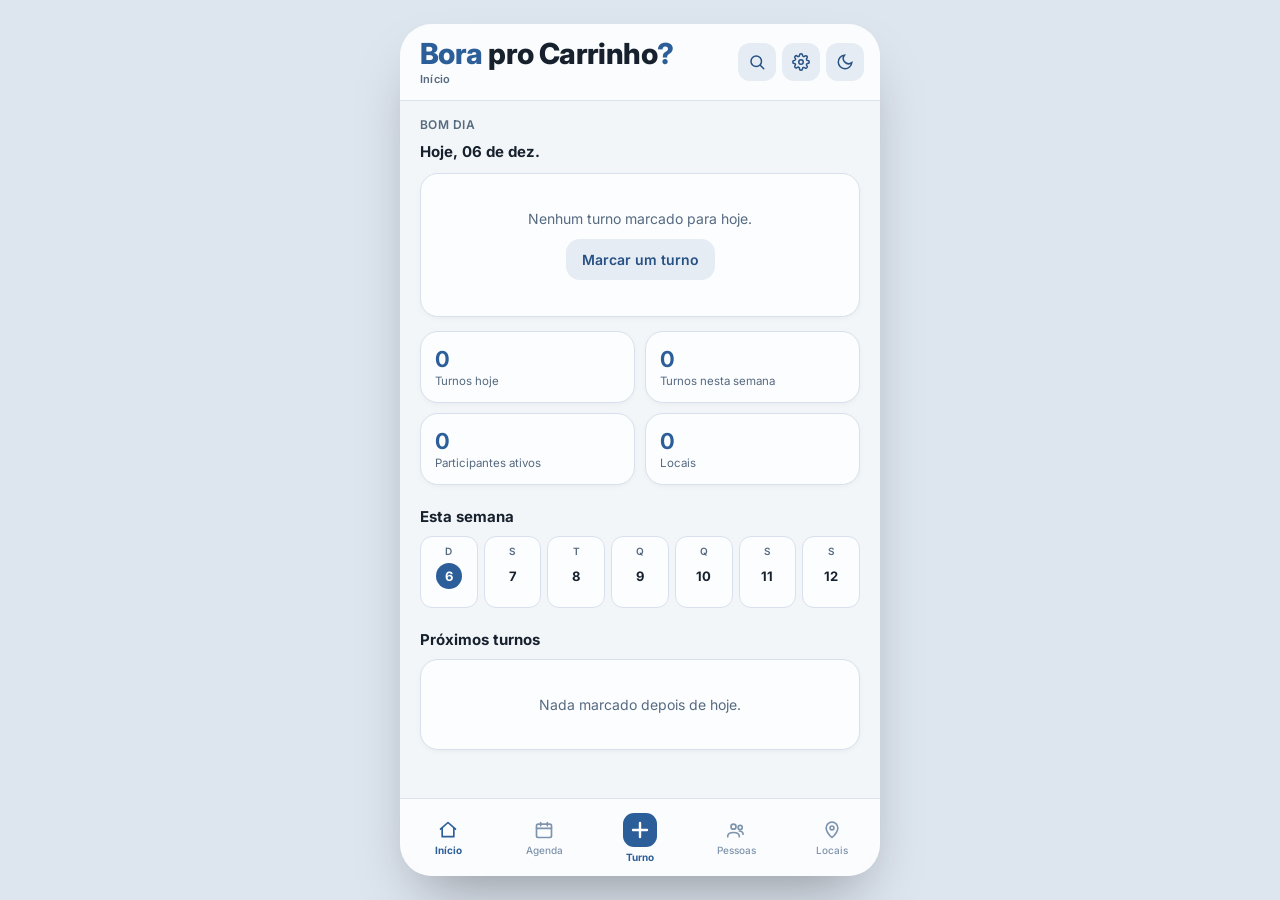
==== index.html @ 375bea17 "Add files via upload" ====
<!DOCTYPE html>
<html lang="pt-BR">
<head>
<meta charset="UTF-8" />
<meta name="viewport" content="width=device-width, initial-scale=1.0, viewport-fit=cover, maximum-scale=1" />
<title>Bora pro Carrinho?</title>
<meta name="description" content="Escala de turnos do testemunho público com carrinho: participantes, locais, horários e mensagem pronta para o grupo." />
<meta name="theme-color" content="#2C5E99" id="metatheme" />
<link rel="manifest" href="manifest.webmanifest" />
<link rel="icon" href="favicon.png" />
<link rel="apple-touch-icon" href="icone-180.png" />
<meta name="apple-mobile-web-app-capable" content="yes" />
<meta name="apple-mobile-web-app-status-bar-style" content="default" />
<meta name="apple-mobile-web-app-title" content="Bora pro Carrinho?" />
<link rel="preconnect" href="https://fonts.googleapis.com" />
<link rel="preconnect" href="https://fonts.gstatic.com" crossorigin />
<link href="https://fonts.googleapis.com/css2?family=Poppins:wght@400;600;700;800&family=Inter:wght@400;500;600;700;800&family=Roboto:wght@400;500;700&family=Open+Sans:wght@400;600;700&family=Lato:wght@400;700;900&family=Montserrat:wght@400;600;700;800&family=Nunito:wght@400;600;700;800&family=Merriweather:wght@400;700;900&family=Quicksand:wght@400;600;700&family=Source+Sans+3:wght@400;600;700&display=swap" rel="stylesheet" />
<link rel="stylesheet" href="estilo.css" />

<!-- ============================================================
     CONFIGURAÇÃO DO FIREBASE
     Entrada com e-mail e senha + escala sincronizada no Firestore.

     Como preencher (uma vez só):
     1) console.firebase.google.com → crie um projeto.
     2) Criação → Authentication → Sign-in method → ative "E-mail/senha".
     3) Criação → Firestore Database → criar banco (modo produção) e
        cole as regras que estão no README.md.
     4) Configurações do projeto → Seus apps → Web (</>) → registre o app
        e copie os valores do firebaseConfig para os campos abaixo.

     Enquanto os campos estiverem com "COLE_AQUI", o app funciona
     normalmente, só que salvando apenas neste aparelho.
     ============================================================ -->
<script>
  window.FIREBASE_CONFIG = {
    apiKey: "COLE_AQUI_A_API_KEY",
    authDomain: "COLE_AQUI.firebaseapp.com",
    projectId: "COLE_AQUI_O_PROJECT_ID",
    storageBucket: "COLE_AQUI.firebasestorage.app",
    messagingSenderId: "COLE_AQUI",
    appId: "COLE_AQUI"
  };
</script>
</head>
<body>

<div class="app-shell" id="app"></div>

<script defer src="app.js"></script>
<script>
  if ("serviceWorker" in navigator) {
    window.addEventListener("load", function () {
      navigator.serviceWorker.register("sw.js").catch(function () {});
    });
  }
</script>
</body>
</html>
---- estilo.css ----
* { box-sizing: border-box; margin: 0; padding: 0; }
html { font-size: 16px; }
html, body { min-height: 100%; }
body {
  font-family: var(--app-font);
  background: var(--outerbg);
  color: var(--text);
  -webkit-font-smoothing: antialiased;
  overscroll-behavior-y: none;
  transition: background .25s ease;
}
h1, h2, h3, button { font-family: var(--app-font-display); }
button { font: inherit; cursor: pointer; border: none; background: none; color: inherit; }
input, select, textarea { font: inherit; color: inherit; }
a { color: inherit; text-decoration: none; }
:focus-visible { outline: 2px solid var(--primary); outline-offset: 2px; }
@media (prefers-reduced-motion: reduce) { * { animation: none !important; transition: none !important; } }

:root {
  --bg: #F1F5FA; --outerbg: #DDE4EC; --surface: #FFFFFF; --surface-2: #E9EFF7;
  --primary: #2C5E99; --onprimary: #FFFFFF; --accent: #3D7BC9;
  --text: #172432; --textsec: #5B6B7C; --border: #DEE6F0;
  --chipbg: #E9EFF7; --chiptext: #2C5E99; --danger: #C0392B; --ok: #1E7A5F;
  --navbg: rgba(255,255,255,0.92); --navborder: #E1E8F1; --navinactive: #9AA9B9;
  --shadow: rgba(23,36,50,0.10);
  --app-font: "Inter", -apple-system, BlinkMacSystemFont, "Segoe UI", sans-serif;
  --app-font-display: "Poppins", "Inter", sans-serif;
}

.app-shell {
  max-width: 480px; margin: 24px auto; min-height: calc(100vh - 48px);
  background: var(--bg); position: relative; display: flex; flex-direction: column;
  border-radius: 32px; overflow: hidden; box-shadow: 0 30px 60px -20px rgba(0,0,0,.35);
  transition: background .25s ease;
}
@media (max-width: 540px) {
  .app-shell { margin: 0; min-height: 100vh; min-height: 100dvh; border-radius: 0; box-shadow: none; }
}
.screen { flex: 1; overflow-y: auto; padding-bottom: 122px; -webkit-overflow-scrolling: touch; }
.screen::-webkit-scrollbar { display: none; }
.container { padding: 0 20px; }
.eyebrow { font-size: .75rem; font-weight: 600; letter-spacing: .04em; text-transform: uppercase; color: var(--textsec); }
.muted { color: var(--textsec); }
.row { display: flex; align-items: center; }
.between { justify-content: space-between; }
.gap6 { gap: 6px; } .gap8 { gap: 8px; } .gap10 { gap: 10px; } .gap12 { gap: 12px; }
.wrap { flex-wrap: wrap; }

/* topbar */
.topbar {
  position: sticky; top: 0; z-index: 25; background: var(--navbg);
  -webkit-backdrop-filter: blur(14px); backdrop-filter: blur(14px);
  border-bottom: 1px solid var(--navborder);
  padding: 14px 16px 14px 20px; display: flex; align-items: center; gap: 6px;
  padding-top: calc(14px + env(safe-area-inset-top));
}
.topbar .titles { flex: 1; min-width: 0; }
.topbar h1 { font-size: 1.8125rem; font-weight: 800; line-height: 1.08; letter-spacing: -.02em; }
.title-mark { color: var(--primary); transition: color .25s ease; }
.topbar .tab-sub { font-size: .6875rem; color: var(--textsec); font-weight: 600; margin-top: 3px; letter-spacing: .02em; }
.icon-btn {
  width: 38px; height: 38px; border-radius: 12px; background: var(--chipbg); color: var(--chiptext);
  display: flex; align-items: center; justify-content: center; flex-shrink: 0;
  transition: transform .1s ease, background .15s ease;
}
.icon-btn:active { transform: scale(.92); }
.icon-btn.ghost { background: transparent; }

/* overlays */
.overlay {
  position: fixed; inset: 0; background: var(--bg); z-index: 60;
  display: flex; flex-direction: column; max-width: 480px; margin: 0 auto;
  animation: fadein .15s ease-out; padding-top: env(safe-area-inset-top);
}
@keyframes fadein { from { opacity: 0; } to { opacity: 1; } }
.overlay-head { display: flex; align-items: center; gap: 10px; padding: 16px 16px 10px; }
.overlay-head .ttl { font-weight: 700; font-size: 1rem; }
.overlay-head input {
  flex: 1; background: var(--surface-2); border: 1px solid var(--border); border-radius: 14px;
  padding: 12px 14px; font-size: .9375rem; color: var(--text); outline: none;
}
.overlay-body { padding: 8px 16px 40px; overflow-y: auto; }
.group-label { font-size: .71875rem; font-weight: 700; color: var(--textsec); text-transform: uppercase; letter-spacing: .04em; margin: 18px 0 6px; }

/* cards */
.card {
  background: var(--surface); border: 1px solid var(--border); border-radius: 18px;
  box-shadow: 0 2px 8px -4px var(--shadow);
  transition: box-shadow .18s ease, background .25s ease, border-color .25s ease;
}
.stats-row { display: grid; grid-template-columns: 1fr 1fr; gap: 10px; margin-top: 14px; }
.stat-card { padding: 14px; }
.stat-num { font-size: 1.375rem; font-weight: 700; font-family: var(--app-font-display); color: var(--primary); }
.stat-label { font-size: .71875rem; color: var(--textsec); margin-top: 2px; }
.section-title { font-weight: 700; font-size: .9375rem; margin: 22px 0 10px; }
.empty-state { text-align: center; padding: 36px 20px; color: var(--textsec); font-size: .875rem; }

.progress-track { height: 6px; border-radius: 4px; background: var(--surface-2); margin-top: 12px; overflow: hidden; }
.progress-fill { height: 100%; background: var(--primary); border-radius: 4px; transition: width .3s ease; }

/* avatars */
.avatar {
  border-radius: 50%; display: flex; align-items: center; justify-content: center;
  font-weight: 700; color: #fff; font-family: var(--app-font-display); flex-shrink: 0; line-height: 1;
}
.avatar-stack { display: flex; align-items: center; flex-shrink: 0; }
.avatar-stack .avatar { border: 2px solid var(--surface); margin-left: -10px; }
.avatar-stack .avatar:first-child { margin-left: 0; }
.avatar-stack .more-badge {
  border-radius: 50%; background: var(--chipbg); color: var(--chiptext); display: flex; align-items: center;
  justify-content: center; font-weight: 700; margin-left: -10px; border: 2px solid var(--surface); flex-shrink: 0;
}

/* chips */
.chip {
  background: var(--chipbg); color: var(--chiptext); border: 1px solid var(--border); border-radius: 999px;
  font-weight: 600; font-size: .78125rem; padding: 7px 12px; display: inline-flex; align-items: center; gap: 6px;
  white-space: nowrap; transition: background .15s ease, transform .1s ease;
}
.chip.on { background: var(--primary); color: var(--onprimary); border-color: var(--primary); }
.chip:active { transform: scale(.95); }

/* calendário */
.cal-toggle { display: flex; gap: 6px; background: var(--surface-2); padding: 4px; border-radius: 12px; margin-bottom: 14px; }
.cal-toggle-opt { flex: 1; text-align: center; padding: 8px 0; border-radius: 9px; font-size: .78125rem; font-weight: 600; color: var(--textsec); transition: background .15s ease, color .15s ease; }
.cal-toggle-opt.selected { background: var(--surface); color: var(--primary); box-shadow: 0 1px 4px var(--shadow); }
.week-nav { display: flex; align-items: center; justify-content: space-between; padding: 2px 0 12px; }
.week-nav .label { font-weight: 700; font-size: .90625rem; }
.week-grid { display: grid; grid-template-columns: repeat(7, 1fr); gap: 6px; margin-bottom: 14px; }
.day-col {
  display: flex; flex-direction: column; align-items: center; gap: 6px; padding: 8px 2px;
  border-radius: 12px; background: var(--surface); border: 1px solid var(--border);
}
.day-col .dname { font-size: .625rem; color: var(--textsec); font-weight: 600; text-transform: uppercase; }
.day-col .dnum { width: 26px; height: 26px; border-radius: 50%; display: flex; align-items: center; justify-content: center; font-size: .8125rem; font-weight: 700; }
.day-col.today .dnum { background: var(--primary); color: var(--onprimary); }
.day-col .ddot { width: 4px; height: 4px; border-radius: 50%; background: var(--accent); opacity: 0; }
.day-col.has-event .ddot { opacity: 1; }
.day-col.selected { border-color: var(--primary); border-width: 2px; }
.month-weekdays { display: grid; grid-template-columns: repeat(7, 1fr); gap: 5px; margin-bottom: 6px; }
.month-weekdays div { text-align: center; font-size: .625rem; font-weight: 700; color: var(--textsec); }
.month-grid { display: grid; grid-template-columns: repeat(7, 1fr); gap: 5px; margin-bottom: 14px; }
.month-cell {
  position: relative; aspect-ratio: 1; border-radius: 10px; display: flex; align-items: center; justify-content: center;
  font-size: .78125rem; font-weight: 600; background: var(--surface); border: 1px solid var(--border); color: var(--text);
  transition: background .15s ease, border-color .15s ease;
}
.month-cell.out { color: var(--textsec); opacity: .4; }
.month-cell.today { background: var(--primary); color: var(--onprimary); font-weight: 700; border-color: var(--primary); }
.month-cell.selected { border-color: var(--primary); border-width: 2px; }
.month-cell .mdots { position: absolute; bottom: 4px; display: flex; gap: 2px; }
.month-cell .mdot { width: 4px; height: 4px; border-radius: 50%; background: var(--accent); }
.month-cell.today .mdot { background: var(--onprimary); }
.day-head { font-size: .875rem; font-weight: 700; margin: 4px 0 10px; }

/* agenda blocks */
.agenda-block {
  display: flex; align-items: stretch; gap: 12px; padding: 12px; border-radius: 16px; width: 100%;
  background: var(--surface); border: 1px solid var(--border); position: relative; text-align: left;
}
.agenda-block .stripe { width: 4px; border-radius: 4px; flex-shrink: 0; }
.agenda-block .time { font-size: .78125rem; font-weight: 700; color: var(--textsec); width: 46px; flex-shrink: 0; }
.agenda-block .info { flex: 1; min-width: 0; }
.agenda-block .title { font-weight: 700; font-size: .875rem; }
.agenda-block .sub { font-size: .75rem; color: var(--textsec); margin-top: 2px; word-break: break-word; }
.swipe-wrap { position: relative; overflow: hidden; border-radius: 16px; margin-bottom: 10px; }
.swipe-wrap .agenda-block { touch-action: pan-y; transition: transform .18s ease; z-index: 2; }
.swipe-delete {
  position: absolute; top: 0; right: 0; bottom: 0; width: 84px; background: var(--danger); color: #fff;
  display: flex; align-items: center; justify-content: center; z-index: 1;
}
.vaga-badge { font-size: .625rem; font-weight: 700; color: var(--danger); background: color-mix(in srgb, var(--danger) 14%, transparent); border-radius: 999px; padding: 2px 8px; }

/* pessoas / locais */
.people-grid { display: grid; grid-template-columns: repeat(3, 1fr); gap: 10px; margin-top: 4px; }
.person-tile {
  background: var(--surface); border: 1px solid var(--border); border-radius: 16px; padding: 14px 8px;
  display: flex; flex-direction: column; align-items: center; gap: 8px; text-align: center;
}
.person-tile .avatar { width: 52px; height: 52px; font-size: 1rem; }
.person-tile .pname { font-size: .78125rem; font-weight: 600; line-height: 1.2; word-break: break-word; }
.person-tile .pbadge { font-size: .625rem; font-weight: 700; color: var(--chiptext); background: var(--chipbg); border-radius: 999px; padding: 2px 8px; }
.person-tile.off { opacity: .5; }
.places-gallery { display: grid; grid-template-columns: 1fr 1fr; gap: 10px; margin-top: 4px; }
.place-card {
  border-radius: 16px; aspect-ratio: 1.45; position: relative; overflow: hidden; display: flex;
  align-items: flex-end; padding: 12px; color: #fff; text-align: left; width: 100%;
}
.place-card .pname { font-weight: 700; font-size: .84375rem; }
.place-card .paddr { font-size: .65625rem; opacity: .88; margin-top: 2px; }
.place-card::after { content: ""; position: absolute; inset: 0; background: linear-gradient(180deg, rgba(0,0,0,0) 35%, rgba(0,0,0,.6) 100%); }
.place-card .content { position: relative; z-index: 1; }

/* forms */
.field { display: flex; flex-direction: column; gap: 6px; margin-bottom: 14px; }
.field label { font-size: .78125rem; font-weight: 600; color: var(--textsec); }
.field input, .field select, .field textarea {
  background: var(--surface-2); border: 1px solid var(--border); border-radius: 12px; padding: 11px 13px;
  font-size: .90625rem; outline: none; width: 100%; transition: border-color .15s ease, box-shadow .15s ease;
  -webkit-appearance: none; appearance: none;
}
.field input[type="date"], .field input[type="time"] { -webkit-appearance: none; min-height: 44px; }
.field select { background-image: none; }
.field input:focus, .field select:focus, .field textarea:focus { border-color: var(--primary); box-shadow: 0 0 0 3px color-mix(in srgb, var(--primary) 18%, transparent); }
.check-row { display: flex; align-items: center; gap: 8px; margin-bottom: 14px; font-size: .84375rem; }
.check-row input { width: 18px; height: 18px; accent-color: var(--primary); }
.hint { font-size: .71875rem; color: var(--textsec); line-height: 1.45; }

.btn {
  border-radius: 14px; padding: 12px 16px; font-weight: 600; font-size: .875rem;
  display: inline-flex; align-items: center; justify-content: center; gap: 8px;
  transition: transform .1s ease, filter .15s ease;
}
.btn-primary { background: var(--primary); color: var(--onprimary); }
.btn-secondary { background: var(--chipbg); color: var(--chiptext); }
.btn-ghost { background: transparent; color: var(--textsec); border: 1px solid var(--border); }
.btn-danger { background: color-mix(in srgb, var(--danger) 14%, transparent); color: var(--danger); }
.btn-block { width: 100%; }
.btn:active { transform: scale(.98); }
.btn[disabled] { opacity: .55; pointer-events: none; }

/* navbar */
.navbar {
  position: absolute; left: 0; right: 0; bottom: 0; height: 78px;
  padding-bottom: env(safe-area-inset-bottom);
  background: var(--navbg); border-top: 1px solid var(--navborder);
  display: flex; align-items: center; justify-content: space-around;
  -webkit-backdrop-filter: blur(14px); backdrop-filter: blur(14px); z-index: 20;
}
.navitem {
  display: flex; flex-direction: column; align-items: center; gap: 4px; width: 58px;
  color: var(--navinactive); padding: 4px 0; transition: color .15s ease, transform .1s ease;
}
.navitem:active { transform: scale(.94); }
.navitem .label { font-size: .625rem; font-weight: 500; }
.navitem.active { color: var(--primary); }
.navitem.active .label { font-weight: 700; }
.navitem .icon-wrap { width: 20px; height: 20px; display: flex; align-items: center; justify-content: center; }
.navitem.fab-item .icon-wrap { width: 34px; height: 34px; border-radius: 11px; background: var(--primary); color: var(--onprimary); transition: transform .1s ease; }
.navitem.fab-item .label { color: var(--primary); font-weight: 700; }
.navitem.fab-item:active .icon-wrap { transform: scale(.9); }

/* modal */
.modal-backdrop { position: fixed; inset: 0; background: rgba(0,0,0,.55); display: flex; align-items: flex-end; justify-content: center; z-index: 70; }
.modal-sheet {
  background: var(--surface); width: 100%; max-width: 480px; border-radius: 22px 22px 0 0; padding: 20px;
  padding-bottom: calc(20px + env(safe-area-inset-bottom)); max-height: 90vh; overflow-y: auto; animation: slideup .2s ease-out;
}
@keyframes slideup { from { transform: translateY(28px); opacity: 0; } to { transform: translateY(0); opacity: 1; } }
.modal-handle { width: 40px; height: 4px; border-radius: 2px; background: var(--border); margin: 0 auto 14px; }
.modal-title { font-weight: 700; font-size: 1rem; margin-bottom: 16px; }

/* configurações */
.palette-grid { display: grid; grid-template-columns: repeat(4, 1fr); gap: 12px; margin-top: 4px; }
.palette-swatch { display: flex; flex-direction: column; align-items: center; gap: 6px; }
.palette-dot { width: 44px; height: 44px; border-radius: 50%; border: 3px solid transparent; display: flex; align-items: center; justify-content: center; transition: border-color .15s ease, transform .1s ease; }
.palette-dot:active { transform: scale(.92); }
.palette-dot.selected { border-color: var(--text); }
.palette-name { font-size: .625rem; color: var(--textsec); text-align: center; line-height: 1.15; }
.font-list { display: flex; flex-direction: column; gap: 6px; margin-top: 4px; }
.font-row { display: flex; align-items: center; justify-content: space-between; padding: 13px 14px; background: var(--surface); border: 1px solid var(--border); border-radius: 14px; width: 100%; }
.font-row.selected { border-color: var(--primary); background: var(--chipbg); }
.font-row .fname { font-size: .9375rem; }
.font-row .check { width: 20px; height: 20px; border-radius: 50%; border: 2px solid var(--border); flex-shrink: 0; }
.font-row.selected .check { border-color: var(--primary); background: var(--primary); }
.size-row { display: flex; gap: 8px; margin-top: 4px; }
.size-opt { flex: 1; padding: 12px 4px; text-align: center; background: var(--surface); border: 1px solid var(--border); border-radius: 12px; font-size: .8125rem; }
.size-opt.selected { border-color: var(--primary); background: var(--chipbg); color: var(--chiptext); font-weight: 700; }
.theme-row { display: flex; gap: 8px; margin-top: 4px; }
.theme-opt { flex: 1; padding: 12px 6px; text-align: center; background: var(--surface); border: 1px solid var(--border); border-radius: 12px; font-size: .8125rem; display: flex; align-items: center; justify-content: center; gap: 6px; }
.theme-opt.selected { border-color: var(--primary); background: var(--chipbg); color: var(--chiptext); font-weight: 700; }
.list-line { display: flex; align-items: center; justify-content: space-between; gap: 12px; padding: 14px; background: var(--surface); border: 1px solid var(--border); border-radius: 14px; margin-bottom: 8px; width: 100%; text-align: left; }
.list-line .ll-t { font-size: .875rem; font-weight: 600; }
.list-line .ll-s { font-size: .71875rem; color: var(--textsec); margin-top: 2px; }

/* modalidade */
.modality-row { display: flex; gap: 8px; }
.modality-opt { flex: 1; padding: 12px 6px; text-align: center; border-radius: 12px; background: var(--surface-2); border: 1px solid var(--border); font-size: .8125rem; font-weight: 600; color: var(--textsec); transition: border-color .15s ease, background .15s ease, color .15s ease; }
.modality-opt.selected { border-color: var(--primary); background: var(--primary); color: var(--onprimary); }

/* participantes no turno */
.picker-box { border: 1px solid var(--border); border-radius: 14px; background: var(--surface-2); overflow: hidden; }
.picker-search { width: 100%; border: none; background: transparent; padding: 11px 13px; font-size: .875rem; outline: none; border-bottom: 1px solid var(--border); }
.picker-list { max-height: 208px; overflow-y: auto; }
.picker-item { display: flex; align-items: center; gap: 10px; padding: 9px 12px; width: 100%; text-align: left; border-bottom: 1px solid color-mix(in srgb, var(--border) 60%, transparent); }
.picker-item:last-child { border-bottom: none; }
.picker-item .pk-name { flex: 1; font-size: .875rem; font-weight: 500; }
.picker-item .pk-box { width: 20px; height: 20px; border-radius: 6px; border: 2px solid var(--border); flex-shrink: 0; display: flex; align-items: center; justify-content: center; }
.picker-item.on .pk-box { background: var(--primary); border-color: var(--primary); }
.mini-avatar { width: 26px; height: 26px; font-size: .625rem; }
.selected-chips { display: flex; flex-wrap: wrap; gap: 6px; margin-bottom: 8px; }
.sel-chip { display: flex; align-items: center; gap: 6px; padding: 5px 10px 5px 5px; border-radius: 999px; background: var(--primary); color: var(--onprimary); font-size: .75rem; font-weight: 600; }
.sel-chip .x { opacity: .8; font-weight: 700; }
.count-line { font-size: .71875rem; color: var(--textsec); margin-top: 8px; }

/* auth */
.auth-wrap { min-height: 100vh; min-height: 100dvh; display: flex; align-items: center; justify-content: center; padding: 24px; }
.auth-card { width: 100%; max-width: 380px; background: var(--surface); border: 1px solid var(--border); border-radius: 24px; padding: 26px 22px; box-shadow: 0 24px 50px -24px rgba(0,0,0,.4); }
.auth-logo { display: flex; justify-content: center; margin-bottom: 14px; }
.auth-logo img { border-radius: 22px; display: block; }
.auth-title { font-size: 1.625rem; font-weight: 800; text-align: center; letter-spacing: -.02em; line-height: 1.1; }
.auth-sub { font-size: .8125rem; color: var(--textsec); text-align: center; margin: 8px 0 20px; line-height: 1.5; }
.auth-msg { font-size: .8125rem; border-radius: 12px; padding: 10px 12px; margin-bottom: 12px; line-height: 1.45; }
.auth-msg.err { background: color-mix(in srgb, var(--danger) 12%, transparent); color: var(--danger); }
.auth-msg.ok { background: color-mix(in srgb, var(--ok) 14%, transparent); color: var(--ok); }
.auth-links { display: flex; flex-direction: column; gap: 10px; margin-top: 16px; text-align: center; font-size: .8125rem; }
.auth-links button { color: var(--primary); font-weight: 600; }

/* toast + sync */
.toast {
  position: fixed; left: 50%; transform: translateX(-50%); bottom: 96px; z-index: 90;
  background: var(--text); color: var(--bg); padding: 11px 16px; border-radius: 999px;
  font-size: .8125rem; font-weight: 600; box-shadow: 0 8px 24px -8px rgba(0,0,0,.5);
  animation: fadein .15s ease-out; max-width: 88vw; text-align: center;
}
.sync-dot { width: 8px; height: 8px; border-radius: 50%; flex-shrink: 0; }
.skel { background: linear-gradient(90deg, var(--surface-2) 25%, var(--border) 37%, var(--surface-2) 63%); background-size: 400% 100%; animation: shimmer 1.3s ease infinite; border-radius: 14px; height: 74px; margin-bottom: 10px; }
@keyframes shimmer { 0% { background-position: 100% 50%; } 100% { background-position: 0 50%; } }
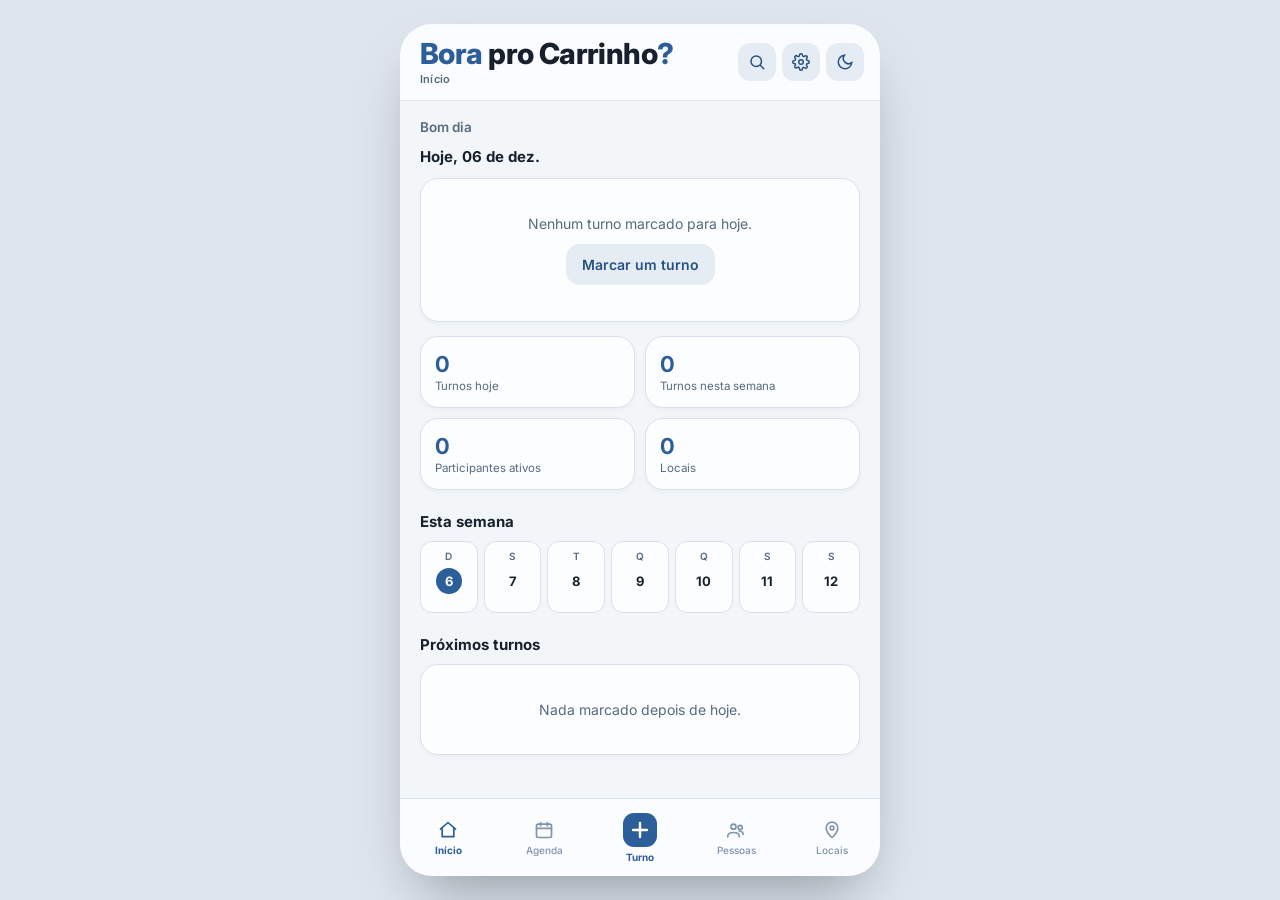
==== commit 471674cd: "Add files via upload" ====
--- a/index.html
+++ b/index.html
@@ -11,7 +11,7 @@
 <link rel="apple-touch-icon" href="icone-180.png" />
 <meta name="apple-mobile-web-app-capable" content="yes" />
 <meta name="apple-mobile-web-app-status-bar-style" content="default" />
-<meta name="apple-mobile-web-app-title" content="Bora pro Carrinho?" />
+<meta name="apple-mobile-web-app-title" content="Carrinho" />
 <link rel="preconnect" href="https://fonts.googleapis.com" />
 <link rel="preconnect" href="https://fonts.gstatic.com" crossorigin />
 <link href="https://fonts.googleapis.com/css2?family=Poppins:wght@400;600;700;800&family=Inter:wght@400;500;600;700;800&family=Roboto:wght@400;500;700&family=Open+Sans:wght@400;600;700&family=Lato:wght@400;700;900&family=Montserrat:wght@400;600;700;800&family=Nunito:wght@400;600;700;800&family=Merriweather:wght@400;700;900&family=Quicksand:wght@400;600;700&family=Source+Sans+3:wght@400;600;700&display=swap" rel="stylesheet" />
--- a/estilo.css
+++ b/estilo.css
@@ -1,12 +1,18 @@
 * { box-sizing: border-box; margin: 0; padding: 0; }
 html { font-size: 16px; }
-html, body { min-height: 100%; }
+/* a pagina inteira nao rola: quem rola e so o miolo (.screen).
+   assim a barra de cima e a de baixo ficam paradas no lugar. */
+html, body {
+  height: 100%; height: 100dvh;
+  overflow: hidden;
+  position: fixed; inset: 0;
+  overscroll-behavior: none;
+}
 body {
   font-family: var(--app-font);
   background: var(--outerbg);
   color: var(--text);
   -webkit-font-smoothing: antialiased;
-  overscroll-behavior-y: none;
   transition: background .25s ease;
 }
 h1, h2, h3, button { font-family: var(--app-font-display); }
@@ -28,15 +34,20 @@
 }
 
 .app-shell {
-  max-width: 480px; margin: 24px auto; min-height: calc(100vh - 48px);
+  max-width: 480px; margin: 24px auto;
+  height: calc(100vh - 48px); height: calc(100dvh - 48px);
   background: var(--bg); position: relative; display: flex; flex-direction: column;
   border-radius: 32px; overflow: hidden; box-shadow: 0 30px 60px -20px rgba(0,0,0,.35);
   transition: background .25s ease;
 }
 @media (max-width: 540px) {
-  .app-shell { margin: 0; min-height: 100vh; min-height: 100dvh; border-radius: 0; box-shadow: none; }
-}
-.screen { flex: 1; overflow-y: auto; padding-bottom: 122px; -webkit-overflow-scrolling: touch; }
+  .app-shell { margin: 0; height: 100vh; height: 100dvh; border-radius: 0; box-shadow: none; }
+}
+.screen {
+  flex: 1 1 auto; min-height: 0; overflow-y: auto; overflow-x: hidden;
+  padding-bottom: 28px;
+  -webkit-overflow-scrolling: touch; overscroll-behavior: contain;
+}
 .screen::-webkit-scrollbar { display: none; }
 .container { padding: 0 20px; }
 .eyebrow { font-size: .75rem; font-weight: 600; letter-spacing: .04em; text-transform: uppercase; color: var(--textsec); }
@@ -48,7 +59,7 @@
 
 /* topbar */
 .topbar {
-  position: sticky; top: 0; z-index: 25; background: var(--navbg);
+  flex: 0 0 auto; z-index: 25; background: var(--navbg);
   -webkit-backdrop-filter: blur(14px); backdrop-filter: blur(14px);
   border-bottom: 1px solid var(--navborder);
   padding: 14px 16px 14px 20px; display: flex; align-items: center; gap: 6px;
@@ -73,13 +84,16 @@
   animation: fadein .15s ease-out; padding-top: env(safe-area-inset-top);
 }
 @keyframes fadein { from { opacity: 0; } to { opacity: 1; } }
-.overlay-head { display: flex; align-items: center; gap: 10px; padding: 16px 16px 10px; }
+.overlay-head { flex: 0 0 auto; display: flex; align-items: center; gap: 10px; padding: 16px 16px 10px; }
 .overlay-head .ttl { font-weight: 700; font-size: 1rem; }
 .overlay-head input {
   flex: 1; background: var(--surface-2); border: 1px solid var(--border); border-radius: 14px;
   padding: 12px 14px; font-size: .9375rem; color: var(--text); outline: none;
 }
-.overlay-body { padding: 8px 16px 40px; overflow-y: auto; }
+.overlay-body {
+  flex: 1 1 auto; min-height: 0; overflow-y: auto; overscroll-behavior: contain;
+  padding: 8px 16px calc(40px + env(safe-area-inset-bottom));
+}
 .group-label { font-size: .71875rem; font-weight: 700; color: var(--textsec); text-transform: uppercase; letter-spacing: .04em; margin: 18px 0 6px; }
 
 /* cards */
@@ -92,6 +106,7 @@
 .stat-card { padding: 14px; }
 .stat-num { font-size: 1.375rem; font-weight: 700; font-family: var(--app-font-display); color: var(--primary); }
 .stat-label { font-size: .71875rem; color: var(--textsec); margin-top: 2px; }
+.saudacao { font-size: .84375rem; font-weight: 600; color: var(--textsec); display: block; text-align: left; padding: 2px 0; }
 .section-title { font-weight: 700; font-size: .9375rem; margin: 22px 0 10px; }
 .empty-state { text-align: center; padding: 36px 20px; color: var(--textsec); font-size: .875rem; }
 
@@ -221,7 +236,7 @@
 
 /* navbar */
 .navbar {
-  position: absolute; left: 0; right: 0; bottom: 0; height: 78px;
+  flex: 0 0 auto; min-height: 78px;
   padding-bottom: env(safe-area-inset-bottom);
   background: var(--navbg); border-top: 1px solid var(--navborder);
   display: flex; align-items: center; justify-content: space-around;
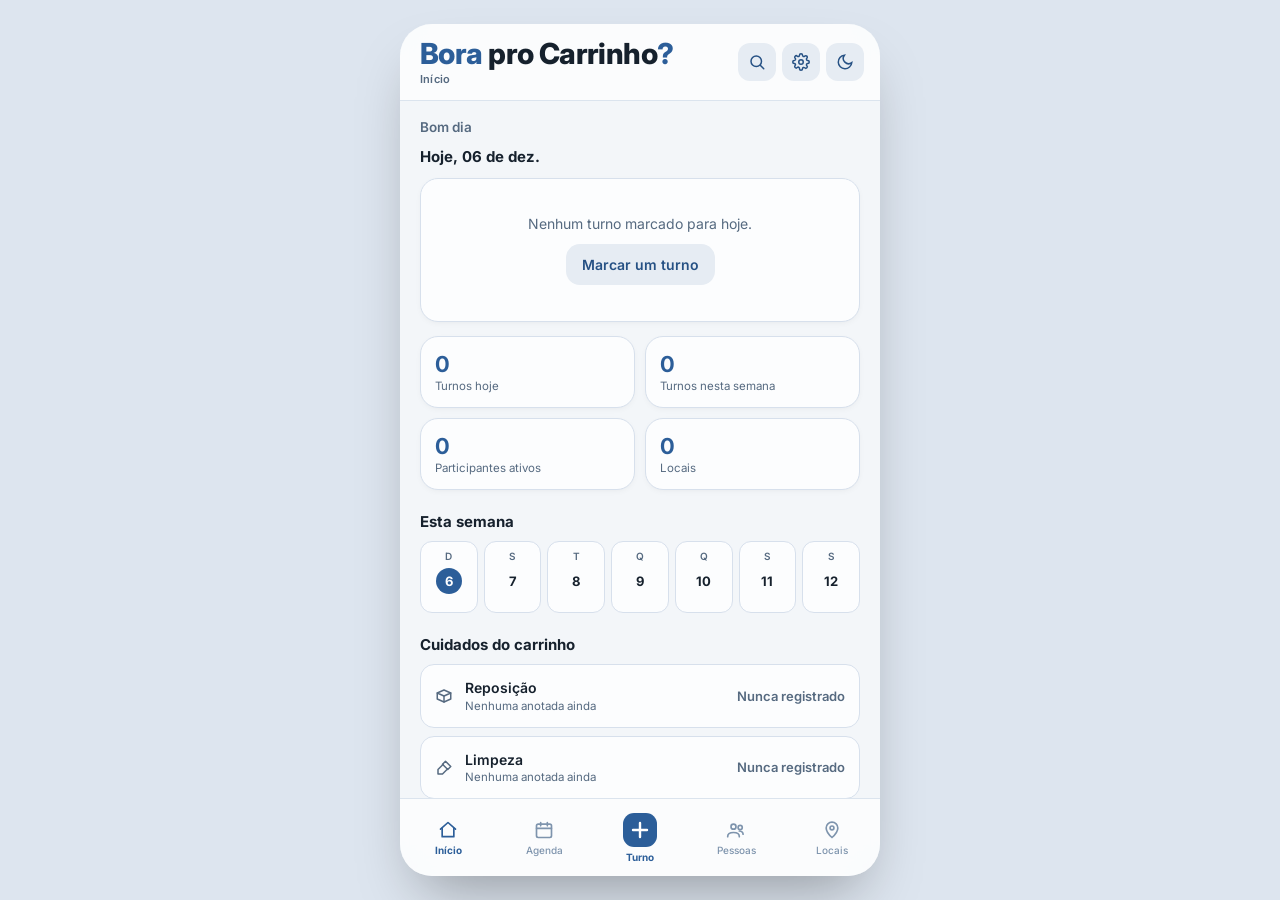
==== commit fd0c6fc3: "Add files via upload" ====
--- a/estilo.css
+++ b/estilo.css
@@ -331,3 +331,20 @@
 .sync-dot { width: 8px; height: 8px; border-radius: 50%; flex-shrink: 0; }
 .skel { background: linear-gradient(90deg, var(--surface-2) 25%, var(--border) 37%, var(--surface-2) 63%); background-size: 400% 100%; animation: shimmer 1.3s ease infinite; border-radius: 14px; height: 74px; margin-bottom: 10px; }
 @keyframes shimmer { 0% { background-position: 100% 50%; } 100% { background-position: 0 50%; } }
+
+/* lembretes do carrinho e mensagens */
+.li-icon { display: flex; align-items: center; flex-shrink: 0; }
+.list-line .ll-t { line-height: 1.25; }
+.msg-box {
+  background: var(--surface-2); border: 1px solid var(--border); border-radius: 14px;
+  padding: 12px 14px; font-size: .84375rem; line-height: 1.55; white-space: pre-wrap;
+  color: var(--text); margin-bottom: 4px;
+}
+.btn-wa { background: #25D366; color: #06280F; }
+[data-theme="dark"] .btn-wa, .btn-wa { color: #06280F; }
+.field textarea {
+  background: var(--surface-2); border: 1px solid var(--border); border-radius: 12px; padding: 11px 13px;
+  font-size: .90625rem; outline: none; width: 100%; resize: vertical; line-height: 1.5;
+  font-family: var(--app-font);
+}
+.field textarea:focus { border-color: var(--primary); }
